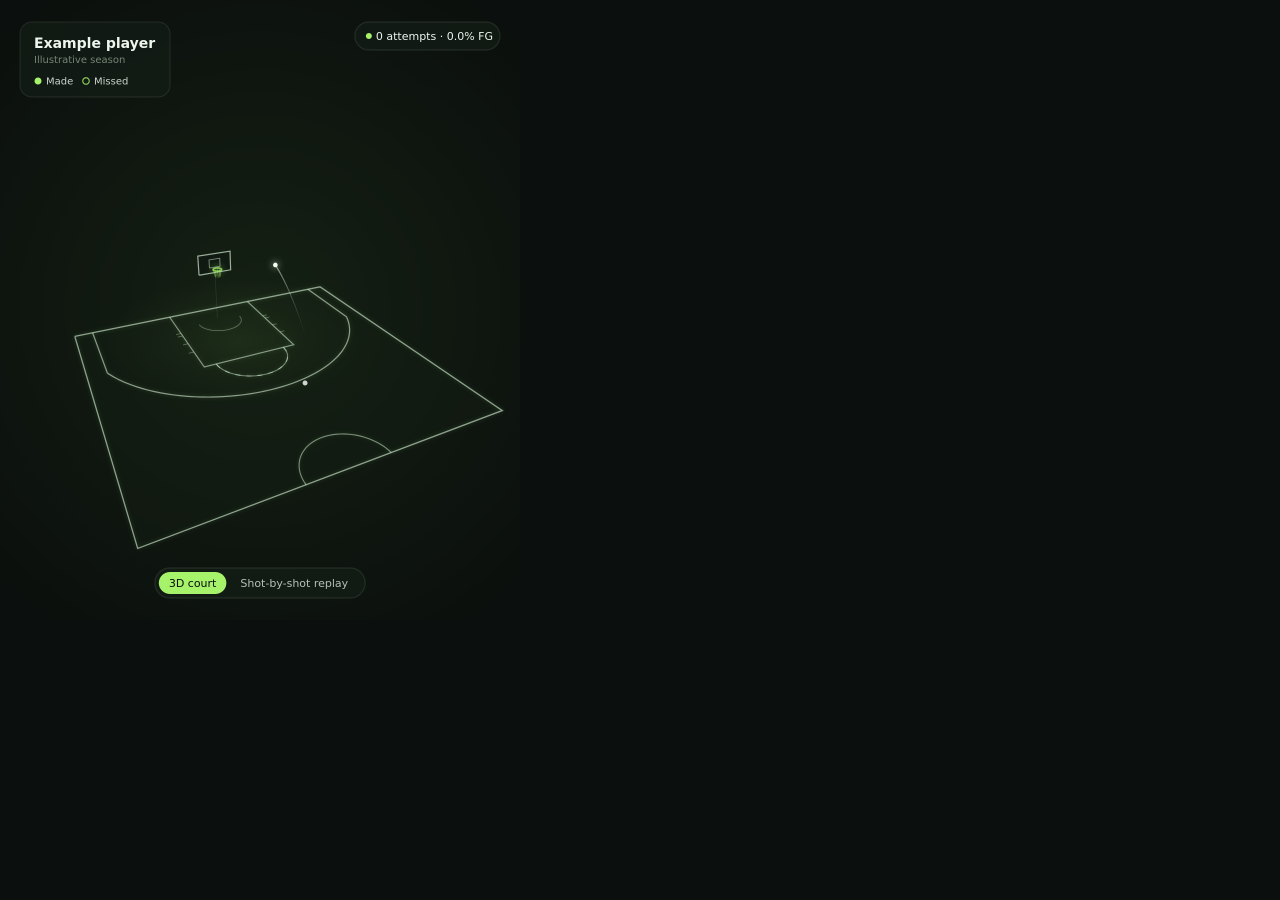
==== hero-video/shot-explorer.html @ b5d88f39 "Add Shot Explorer 3D hero video (source, renderer, MP4/WebM/GIF) Co-Authored-By: Claude Opus 5.5 <no" ====
<!doctype html>
<html lang="en">
<head>
<meta charset="utf-8">
<meta name="viewport" content="width=device-width, initial-scale=1">
<title>Shot Explorer Hero</title>
<style>
  :root { --bg: #0b0f0d; }
  html, body { margin: 0; background: var(--bg); }
  canvas { display: block; width: 520px; height: 620px; }
</style>
</head>
<body>
<canvas id="c" width="1040" height="1240"></canvas>
<script>
// BetPig — Shot Explorer hero motion.
// Deterministic: render(t) draws the frame at time t (seconds), so the same
// page plays live in a browser and is captured frame-by-frame by render.mjs.
(() => {
  const W = 1040, H = 1240;
  const DURATION = 12;           // seconds, loops seamlessly
  const LIME = [166, 243, 107];  // #A6F36B
  const BG = '#0b0f0d';
  const cvs = document.getElementById('c');
  const ctx = cvs.getContext('2d');

  // ---------- seeded random ----------
  let seed = 7;
  const rnd = () => ((seed = (seed * 16807) % 2147483647) - 1) / 2147483646;
  const gauss = () => { let u = 0; for (let i = 0; i < 6; i++) u += rnd(); return (u - 3) / 1.2; };

  // ---------- easing ----------
  const clamp = (v, a = 0, b = 1) => Math.max(a, Math.min(b, v));
  const ease = (x) => { x = clamp(x); return x < 0.5 ? 4 * x * x * x : 1 - Math.pow(-2 * x + 2, 3) / 2; };
  const outBack = (x) => { x = clamp(x); const c = 1.9; return 1 + (c + 1) * Math.pow(x - 1, 3) + c * Math.pow(x - 1, 2); };
  const rgba = (c, a) => `rgba(${c[0]},${c[1]},${c[2]},${a})`;

  // ---------- court geometry (feet). x: sideline-to-sideline, z: from baseline, y: up ----------
  const HOOP = { x: 0, y: 10, z: 5.25 };
  const arcPts = (cx, cz, r, a0, a1, n = 64) => {
    const p = [];
    for (let i = 0; i <= n; i++) { const a = a0 + (a1 - a0) * i / n; p.push([cx + r * Math.cos(a), 0, cz + r * Math.sin(a)]); }
    return p;
  };
  const threeA = Math.asin(22 / 23.75);
  const threeZ = HOOP.z + 23.75 * Math.cos(threeA);
  const lines = [
    { pts: [[-25, 0, 0], [25, 0, 0], [25, 0, 47], [-25, 0, 47], [-25, 0, 0]], w: 1 },        // boundary
    { pts: [[-8, 0, 0], [-8, 0, 19], [8, 0, 19], [8, 0, 0]], w: 0.9 },                        // paint
    { pts: arcPts(0, 19, 6, Math.PI, 0), w: 0.8 },                                            // FT circle (far half)
    { pts: arcPts(0, 19, 6, 0, Math.PI), w: 0.8, dash: true },                                // FT circle (near half, dashed)
    { pts: [[-22, 0, 0], [-22, 0, threeZ], ...arcPts(0, HOOP.z, 23.75, Math.PI / 2 + threeA, Math.PI / 2 - threeA, 96), [22, 0, threeZ], [22, 0, 0]], w: 0.95 },
    { pts: arcPts(0, HOOP.z, 4, 0, Math.PI, 32), w: 0.6 },                                    // restricted area
    { pts: arcPts(0, 47, 6, Math.PI, 2 * Math.PI, 48), w: 0.85 },                             // centre circle
  ];
  // lane hash marks
  for (const z of [7, 8, 11, 14]) for (const s of [-1, 1]) lines.push({ pts: [[s * 8, 0, z], [s * 8.9, 0, z]], w: 0.6 });

  // ---------- shots ----------
  const shots = [];
  const N = 180;
  const zone = () => {
    const r = rnd();
    if (r < 0.34) { // at the rim
      const a = Math.PI * rnd(), d = 1.5 + Math.abs(gauss()) * 3.2;
      return { x: d * Math.cos(a), z: HOOP.z + d * Math.sin(a) + 0.4, p: 0.64 };
    }
    if (r < 0.52) { // paint / short mid
      return { x: gauss() * 4.5, z: 9 + rnd() * 9, p: 0.46 };
    }
    if (r < 0.62) { // mid-range
      const a = 0.25 + rnd() * (Math.PI - 0.5), d = 12 + rnd() * 8;
      return { x: d * Math.cos(a), z: HOOP.z + d * Math.sin(a), p: 0.41 };
    }
    if (r < 0.74) { // corner threes
      const s = rnd() < 0.5 ? -1 : 1;
      return { x: s * (22.6 + rnd() * 1.6), z: 0.8 + rnd() * 11, p: 0.40 };
    }
    // above-the-break threes
    const a = Math.PI / 2 + (rnd() * 2 - 1) * (Math.PI / 2 - threeA), d = 24.3 + Math.abs(gauss()) * 1.6;
    return { x: d * Math.cos(a), z: HOOP.z + d * Math.sin(a), p: 0.37 };
  };
  // launch times accelerate: a few early shots, then a dense flurry
  for (let i = 0; i < N; i++) {
    const u = i / (N - 1);
    const t0 = 0.9 + 7.6 * Math.pow(u, 0.62) + (rnd() - 0.5) * 0.12;
    const z = zone();
    const made = rnd() < z.p;
    const dist = Math.hypot(z.x - HOOP.x, z.z - HOOP.z);
    const miss = made ? [0, 0] : [(rnd() - 0.5) * 2.4, (rnd() - 0.2) * 2.0];
    shots.push({ t0, x: z.x, z: z.z, made, dist, miss, dur: 0.75 + dist * 0.017 });
  }
  shots.sort((a, b) => a.t0 - b.t0);

  // ---------- camera ----------
  const camAt = (t) => {
    // swing in from an angle, settle, drift, then swing back for the loop
    const inP = ease(t / 4.2), outP = ease((t - (DURATION - 1.4)) / 1.4);
    const k = inP * (1 - outP);
    const drift = Math.sin(t * 0.55) * 0.035 * k;
    return {
      yaw: -0.5 * (1 - k) + drift,
      pitch: 0.70 - 0.2 * (1 - k),
      dist: 74 - 8 * k,
      target: [0, 4.5, 22.5],
      focal: 960,
      cx: W / 2, cy: H * 0.55,
    };
  };
  const makeProj = (cam) => {
    const cy = Math.cos(cam.yaw), sy = Math.sin(cam.yaw), cp = Math.cos(cam.pitch), sp = Math.sin(cam.pitch);
    const [tx, ty, tz] = cam.target;
    const eye = [tx + cam.dist * sy * cp, ty + cam.dist * sp, tz + cam.dist * cy * cp];
    // forward points from eye to target
    let f = [tx - eye[0], ty - eye[1], tz - eye[2]];
    const fl = Math.hypot(...f); f = f.map(v => v / fl);
    let r = [f[2], 0, -f[0]]; const rl = Math.hypot(...r); r = r.map(v => v / rl);  // right = f × up
    r = [-r[0], -r[1], -r[2]];
    const u = [r[1] * f[2] - r[2] * f[1], r[2] * f[0] - r[0] * f[2], r[0] * f[1] - r[1] * f[0]];
    return ([x, y, z]) => {
      const d = [x - eye[0], y - eye[1], z - eye[2]];
      const cz = d[0] * f[0] + d[1] * f[1] + d[2] * f[2];
      const cx = d[0] * r[0] + d[1] * r[1] + d[2] * r[2];
      const cyv = d[0] * u[0] + d[1] * u[1] + d[2] * u[2];
      const s = cam.focal / cz;
      return [cam.cx + cx * s, cam.cy - cyv * s, s];
    };
  };

  // shot path: release at ~7ft, arc up and into the rim
  const shotPos = (s, k) => {
    const end = [HOOP.x + s.miss[0], HOOP.y + 0.2, HOOP.z + s.miss[1]];
    const start = [s.x, 7, s.z];
    const apex = 3 + s.dist * 0.24;
    return [
      start[0] + (end[0] - start[0]) * k,
      start[1] + (end[1] - start[1]) * k + apex * 4 * k * (1 - k),
      start[2] + (end[2] - start[2]) * k,
    ];
  };

  // ---------- drawing helpers ----------
  const strokePath = (P, pts, color, width, dash) => {
    ctx.beginPath();
    pts.forEach((p, i) => { const q = P(p); i ? ctx.lineTo(q[0], q[1]) : ctx.moveTo(q[0], q[1]); });
    ctx.setLineDash(dash ? [10, 12] : []);
    ctx.strokeStyle = color; ctx.lineWidth = width; ctx.stroke();
    ctx.setLineDash([]);
  };
  const roundRect = (x, y, w, h, r) => { ctx.beginPath(); ctx.roundRect(x, y, w, h, r); };

  function drawFloorGlow(P, t, alpha) {
    const c = P([0, 0, 14]);
    const edge = P([24, 0, 14]);
    const rx = Math.abs(edge[0] - c[0]);
    ctx.save();
    ctx.translate(c[0], c[1]); ctx.scale(1, 0.48);
    const g = ctx.createRadialGradient(0, 0, 0, 0, 0, rx * 1.15);
    g.addColorStop(0, rgba(LIME, 0.10 * alpha));
    g.addColorStop(0.55, rgba(LIME, 0.035 * alpha));
    g.addColorStop(1, rgba(LIME, 0));
    ctx.fillStyle = g; ctx.beginPath(); ctx.arc(0, 0, rx * 1.15, 0, Math.PI * 2); ctx.fill();
    ctx.restore();
  }

  function drawCourt(P, alpha) {
    // faint floor fill
    ctx.beginPath();
    [[-25, 0, 0], [25, 0, 0], [25, 0, 47], [-25, 0, 47]].forEach((p, i) => { const q = P(p); i ? ctx.lineTo(q[0], q[1]) : ctx.moveTo(q[0], q[1]); });
    ctx.closePath(); ctx.fillStyle = `rgba(20,32,22,${0.35 * alpha})`; ctx.fill();
    ctx.save();
    ctx.shadowColor = rgba([190, 255, 170], 0.35 * alpha); ctx.shadowBlur = 10;
    for (const l of lines) strokePath(P, l.pts, `rgba(214,240,214,${0.62 * l.w * alpha})`, 2.6 * l.w, l.dash);
    ctx.restore();
  }

  function drawHoop(P, alpha, flash) {
    // stanchion shadow line + backboard + rim + net
    const bb = [[-3, 9, 4], [3, 9, 4], [3, 12.5, 4], [-3, 12.5, 4], [-3, 9, 4]];
    ctx.beginPath(); bb.forEach((p, i) => { const q = P(p); i ? ctx.lineTo(q[0], q[1]) : ctx.moveTo(q[0], q[1]); });
    ctx.fillStyle = `rgba(16,26,18,${0.85 * alpha})`; ctx.fill();
    ctx.strokeStyle = `rgba(214,240,214,${0.7 * alpha})`; ctx.lineWidth = 2.4; ctx.stroke();
    strokePath(P, [[-1, 10, 4], [1, 10, 4], [1, 11.5, 4], [-1, 11.5, 4], [-1, 10, 4]], `rgba(214,240,214,${0.55 * alpha})`, 1.8);
    strokePath(P, [[0, 0, 4], [0, 9, 4]], `rgba(214,240,214,${0.10 * alpha})`, 1.5);
    // rim
    const rim = []; for (let i = 0; i <= 40; i++) { const a = i / 40 * Math.PI * 2; rim.push([HOOP.x + 0.75 * Math.cos(a), HOOP.y, HOOP.z + 0.75 * Math.sin(a)]); }
    ctx.save();
    ctx.shadowColor = rgba(LIME, 0.9); ctx.shadowBlur = 14 + 30 * flash;
    strokePath(P, rim, rgba(LIME, (0.75 + 0.25 * flash) * alpha), 3.2);
    ctx.restore();
    // net
    for (let i = 0; i < 10; i++) {
      const a = i / 10 * Math.PI * 2;
      strokePath(P, [[0.75 * Math.cos(a), 10, HOOP.z + 0.75 * Math.sin(a)], [0.42 * Math.cos(a + 0.35), 8.6, HOOP.z + 0.42 * Math.sin(a + 0.35)]], rgba(LIME, 0.35 * alpha), 1.3);
    }
  }

  function drawUI(t, made, taken, alpha) {
    ctx.save();
    ctx.globalAlpha = alpha;
    ctx.font = '500 26px Inter, system-ui, sans-serif';
    // player card
    roundRect(40, 44, 300, 150, 24);
    ctx.fillStyle = 'rgba(19,28,21,0.82)'; ctx.fill();
    ctx.strokeStyle = 'rgba(214,240,214,0.10)'; ctx.lineWidth = 2; ctx.stroke();
    ctx.fillStyle = '#eef5ee'; ctx.font = '600 28px Inter, system-ui, sans-serif'; ctx.fillText('Example player', 68, 96);
    ctx.fillStyle = 'rgba(214,240,214,0.5)'; ctx.font = '400 20px Inter, system-ui, sans-serif'; ctx.fillText('Illustrative season', 68, 126);
    ctx.fillStyle = rgba(LIME, 1); ctx.beginPath(); ctx.arc(76, 162, 7, 0, 7); ctx.fill();
    ctx.fillStyle = 'rgba(238,245,238,0.85)'; ctx.font = '500 20px Inter, system-ui, sans-serif'; ctx.fillText('Made', 92, 169);
    ctx.strokeStyle = rgba(LIME, 0.8); ctx.lineWidth = 2.4; ctx.beginPath(); ctx.arc(172, 162, 6.5, 0, 7); ctx.stroke();
    ctx.fillText('Missed', 188, 169);

    // live tally
    const pct = taken ? (made / taken * 100).toFixed(1) : '0.0';
    const label = `${taken} attempts · ${pct}% FG`;
    ctx.font = '500 22px Inter, system-ui, sans-serif';
    const tw = ctx.measureText(label).width;
    roundRect(W - 40 - tw - 56, 44, tw + 56, 56, 28);
    ctx.fillStyle = 'rgba(19,28,21,0.82)'; ctx.fill(); ctx.strokeStyle = 'rgba(214,240,214,0.10)'; ctx.stroke();
    ctx.fillStyle = rgba(LIME, 1); ctx.beginPath(); ctx.arc(W - 40 - tw - 28, 72, 6, 0, 7); ctx.fill();
    ctx.fillStyle = '#eef5ee'; ctx.fillText(label, W - 40 - tw - 14, 80);

    // bottom pill
    const a = '3D court', b = 'Shot-by-shot replay';
    ctx.font = '500 22px Inter, system-ui, sans-serif';
    const wa = ctx.measureText(a).width, wb = ctx.measureText(b).width;
    const pw = wa + wb + 110, px = (W - pw) / 2, py = H - 104;
    roundRect(px, py, pw, 60, 30);
    ctx.fillStyle = 'rgba(19,28,21,0.88)'; ctx.fill(); ctx.strokeStyle = 'rgba(214,240,214,0.10)'; ctx.stroke();
    roundRect(px + 8, py + 8, wa + 40, 44, 22); ctx.fillStyle = rgba(LIME, 1); ctx.fill();
    ctx.fillStyle = '#0b0f0d'; ctx.fillText(a, px + 28, py + 38);
    ctx.fillStyle = 'rgba(238,245,238,0.75)'; ctx.fillText(b, px + wa + 76, py + 38);
    ctx.restore();
  }

  function render(t) {
    t = ((t % DURATION) + DURATION) % DURATION;
    const cam = camAt(t);
    const P = makeProj(cam);
    const fadeIn = ease(t / 0.8);
    const fadeOut = 1 - ease((t - (DURATION - 1.2)) / 1.1);
    const sceneA = fadeIn;           // court & hoop
    const dataA = fadeOut;           // shots clear before the loop restarts

    ctx.fillStyle = BG; ctx.fillRect(0, 0, W, H);
    // ambient glow behind the court
    const g = ctx.createRadialGradient(W / 2, H * 0.5, 0, W / 2, H * 0.5, W * 0.75);
    g.addColorStop(0, 'rgba(110,190,80,0.10)'); g.addColorStop(1, 'rgba(110,190,80,0)');
    ctx.fillStyle = g; ctx.fillRect(0, 0, W, H);

    drawFloorGlow(P, t, sceneA);
    drawCourt(P, sceneA);

    // shot markers on the floor
    let made = 0, taken = 0, flash = 0;
    const flying = [];
    for (const s of shots) {
      const dt = t - s.t0;
      if (dt < 0) continue;
      const k = dt / s.dur;
      if (k >= 1) taken++;
      if (k < 1) flying.push([s, k]);
      if (k >= 1 && s.made) made++;
      if (k >= 1 && k < 1.35) flash = Math.max(flash, (s.made ? 1 : 0.35) * (1 - (k - 1) / 0.35));
      const q = P([s.x, 0, s.z]);
      const pop = outBack(dt / 0.35);
      const resolved = k >= 1;
      const pulse = resolved ? Math.max(0, 1 - (k - 1) * s.dur / 0.5) : 0;
      const rad = (5.2 + 2.2 * (q[2] / 30)) * pop;
      ctx.save();
      ctx.globalAlpha = dataA;
      if (!resolved) {
        ctx.fillStyle = 'rgba(238,245,238,0.85)';
        ctx.beginPath(); ctx.arc(q[0], q[1], rad * 0.8, 0, 7); ctx.fill();
      } else if (s.made) {
        ctx.shadowColor = rgba(LIME, 0.95); ctx.shadowBlur = 16 + 26 * pulse;
        ctx.fillStyle = rgba(LIME, 1);
        ctx.beginPath(); ctx.arc(q[0], q[1], rad * (1 + 0.6 * pulse), 0, 7); ctx.fill();
        if (pulse > 0) { ctx.strokeStyle = rgba(LIME, 0.6 * pulse); ctx.lineWidth = 2; ctx.beginPath(); ctx.arc(q[0], q[1], rad * (1 + 3.2 * (1 - pulse)), 0, 7); ctx.stroke(); }
      } else {
        ctx.strokeStyle = rgba(LIME, 0.55); ctx.lineWidth = 2.2;
        ctx.beginPath(); ctx.arc(q[0], q[1], rad, 0, 7); ctx.stroke();
      }
      ctx.restore();
    }

    // faint arcs that linger after each shot, then flying balls with trails
    ctx.save();
    ctx.globalAlpha = dataA;
    for (const s of shots) {
      const k = (t - s.t0) / s.dur;
      if (k < 1 || k > 2.2) continue;
      const a = 0.16 * (1 - (k - 1) / 1.2);
      const pts = []; for (let i = 0; i <= 24; i++) pts.push(shotPos(s, i / 24));
      strokePath(P, pts, `rgba(214,240,214,${a})`, 1.4);
    }
    for (const [s, k] of flying) {
      const steps = 18, tail = 0.32;
      for (let i = 0; i < steps; i++) {
        const k0 = Math.max(0, k - tail * (1 - i / steps)), k1 = Math.max(0, k - tail * (1 - (i + 1) / steps));
        const a = P(shotPos(s, k0)), b = P(shotPos(s, k1));
        ctx.strokeStyle = `rgba(230,250,225,${0.55 * (i + 1) / steps})`; ctx.lineWidth = 0.6 + 2.2 * (i + 1) / steps;
        ctx.beginPath(); ctx.moveTo(a[0], a[1]); ctx.lineTo(b[0], b[1]); ctx.stroke();
      }
      const b = P(shotPos(s, k));
      ctx.shadowColor = 'rgba(240,255,230,0.9)'; ctx.shadowBlur = 14;
      ctx.fillStyle = '#f4fff0'; ctx.beginPath(); ctx.arc(b[0], b[1], 4.6, 0, 7); ctx.fill();
      ctx.shadowBlur = 0;
    }
    ctx.restore();

    drawHoop(P, sceneA, flash * dataA);
    drawUI(t, made, taken, sceneA * dataA + (1 - dataA) * 0.999 * sceneA);
  }

  window.HERO = { render, DURATION, W, H };
  if (!new URLSearchParams(location.search).has('capture')) {
    const start = performance.now();
    const loop = (now) => { render((now - start) / 1000); requestAnimationFrame(loop); };
    requestAnimationFrame(loop);
  } else {
    render(0);
  }
})();
</script>
</body>
</html>
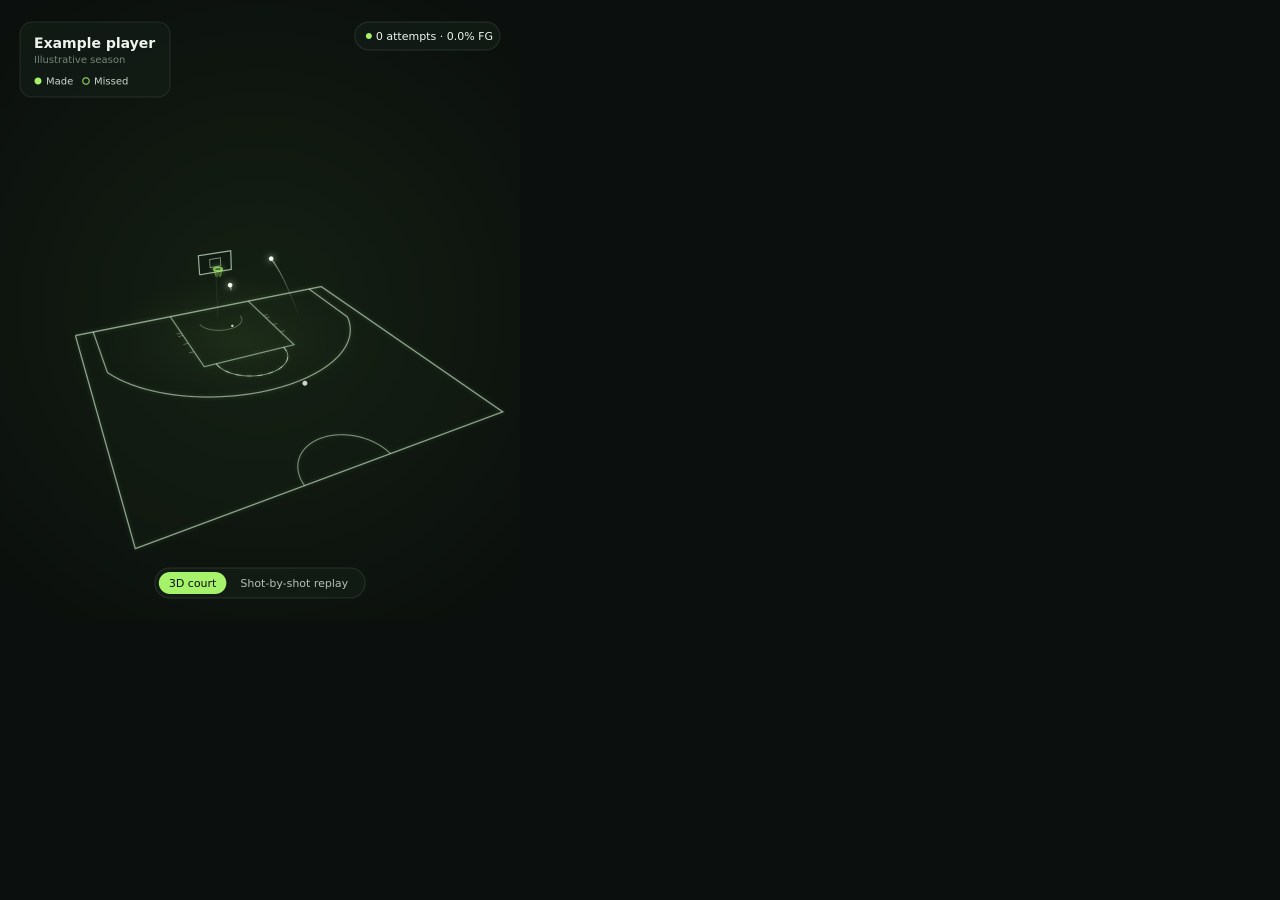
==== commit 71fdfc60: "Add landscape (16:10) render of the Shot Explorer hero video Size is now configurable via ?w=&h= on " ====
--- a/hero-video/shot-explorer.html
+++ b/hero-video/shot-explorer.html
@@ -7,7 +7,7 @@
 <style>
   :root { --bg: #0b0f0d; }
   html, body { margin: 0; background: var(--bg); }
-  canvas { display: block; width: 520px; height: 620px; }
+  canvas { display: block; }
 </style>
 </head>
 <body>
@@ -17,11 +17,15 @@
 // Deterministic: render(t) draws the frame at time t (seconds), so the same
 // page plays live in a browser and is captured frame-by-frame by render.mjs.
 (() => {
-  const W = 1040, H = 1240;
+  // ?w=&h= set the render size in device pixels (default: 1040x1240 portrait hero slot)
+  const params = new URLSearchParams(location.search);
+  const W = Number(params.get('w')) || 1040, H = Number(params.get('h')) || 1240;
   const DURATION = 12;           // seconds, loops seamlessly
   const LIME = [166, 243, 107];  // #A6F36B
   const BG = '#0b0f0d';
   const cvs = document.getElementById('c');
+  cvs.width = W; cvs.height = H;
+  cvs.style.width = W / 2 + 'px'; cvs.style.height = H / 2 + 'px';
   const ctx = cvs.getContext('2d');
 
   // ---------- seeded random ----------
@@ -103,8 +107,8 @@
       pitch: 0.70 - 0.2 * (1 - k),
       dist: 74 - 8 * k,
       target: [0, 4.5, 22.5],
-      focal: 960,
-      cx: W / 2, cy: H * 0.55,
+      focal: Math.min(W * 0.923, H * 0.84),
+      cx: W / 2, cy: H * (W > H ? 0.5 : 0.55),
     };
   };
   const makeProj = (cam) => {
@@ -314,7 +318,7 @@
   }
 
   window.HERO = { render, DURATION, W, H };
-  if (!new URLSearchParams(location.search).has('capture')) {
+  if (!params.has('capture')) {
     const start = performance.now();
     const loop = (now) => { render((now - start) / 1000); requestAnimationFrame(loop); };
     requestAnimationFrame(loop);
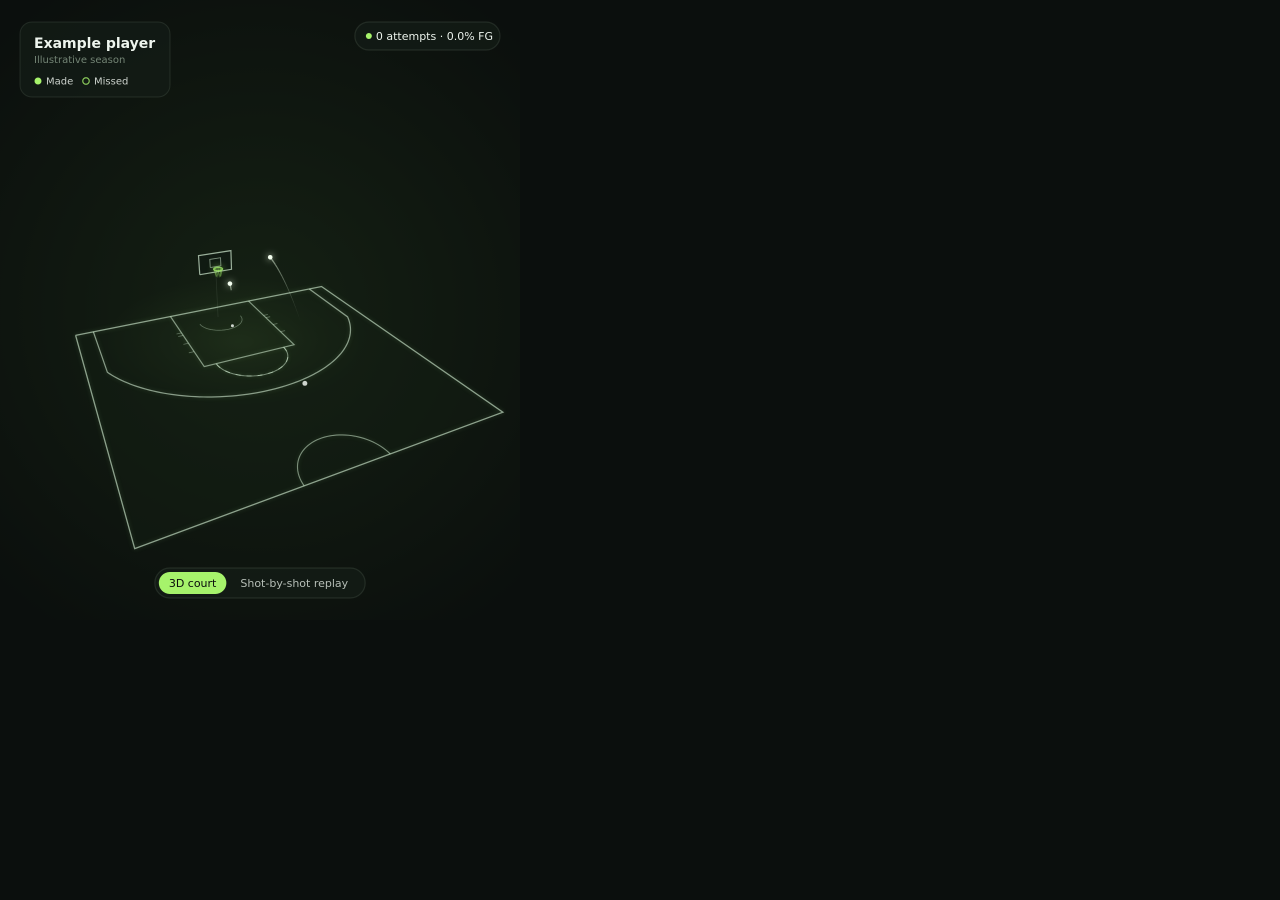
==== commit a879cc1b: "Add full-bleed video-background hero layout - Background render mode (?bg): no baked-in UI, court of" ====
--- a/hero-video/shot-explorer.html
+++ b/hero-video/shot-explorer.html
@@ -20,6 +20,8 @@
   // ?w=&h= set the render size in device pixels (default: 1040x1240 portrait hero slot)
   const params = new URLSearchParams(location.search);
   const W = Number(params.get('w')) || 1040, H = Number(params.get('h')) || 1240;
+  // ?bg: background mode for a full-bleed hero — no baked-in UI, court pushed right of the copy
+  const BG_MODE = params.has('bg');
   const DURATION = 12;           // seconds, loops seamlessly
   const LIME = [166, 243, 107];  // #A6F36B
   const BG = '#0b0f0d';
@@ -107,8 +109,8 @@
       pitch: 0.70 - 0.2 * (1 - k),
       dist: 74 - 8 * k,
       target: [0, 4.5, 22.5],
-      focal: Math.min(W * 0.923, H * 0.84),
-      cx: W / 2, cy: H * (W > H ? 0.5 : 0.55),
+      focal: BG_MODE ? H * 0.86 : Math.min(W * 0.923, H * 0.84),
+      cx: W * (BG_MODE ? 0.72 : 0.5), cy: H * (BG_MODE ? 0.5 : W > H ? 0.5 : 0.55),
     };
   };
   const makeProj = (cam) => {
@@ -248,7 +250,7 @@
 
     ctx.fillStyle = BG; ctx.fillRect(0, 0, W, H);
     // ambient glow behind the court
-    const g = ctx.createRadialGradient(W / 2, H * 0.5, 0, W / 2, H * 0.5, W * 0.75);
+    const g = ctx.createRadialGradient(cam.cx, H * 0.5, 0, cam.cx, H * 0.5, Math.min(W, H * 1.2) * 0.75);
     g.addColorStop(0, 'rgba(110,190,80,0.10)'); g.addColorStop(1, 'rgba(110,190,80,0)');
     ctx.fillStyle = g; ctx.fillRect(0, 0, W, H);
 
@@ -314,7 +316,8 @@
     ctx.restore();
 
     drawHoop(P, sceneA, flash * dataA);
-    drawUI(t, made, taken, sceneA * dataA + (1 - dataA) * 0.999 * sceneA);
+    if (!BG_MODE) drawUI(t, made, taken, sceneA * dataA + (1 - dataA) * 0.999 * sceneA);
+    return { made, taken };
   }
 
   window.HERO = { render, DURATION, W, H };
